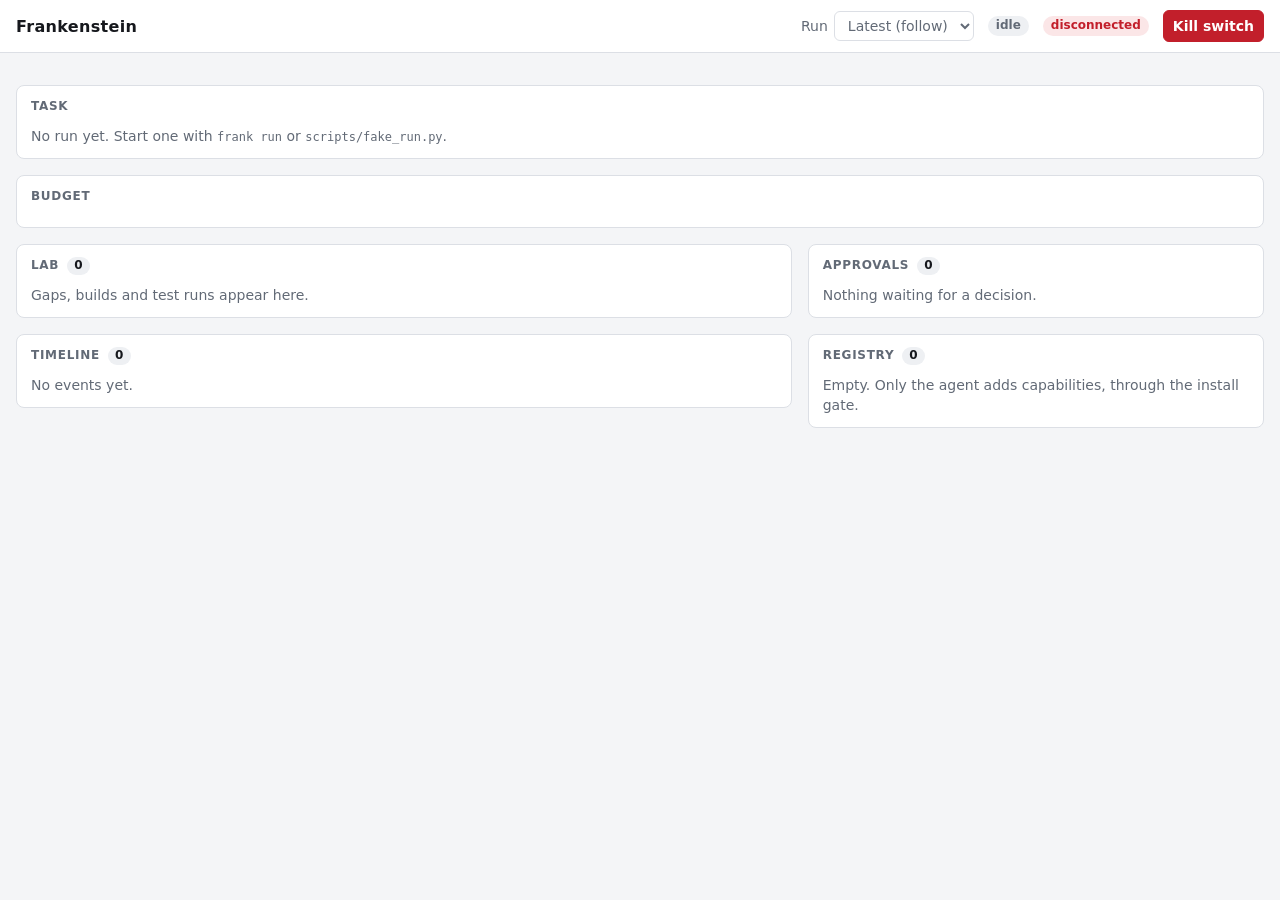
==== ui/static/index.html @ 6ae10477 "Add a rehearsal reset and the real/simulated/missing table fresh_start.py moves the registry, log an" ====
<!doctype html>
<!-- Owner: C. Operator console (plan §6): lab panel, approval cards with the permissions diff,
     budget meters, registry with rollback/quarantine, kill switch. One file, no build step.
     Everything is derived from the event log (/api/events) plus /api/registry and /api/config. -->
<html lang="en">
<head>
<meta charset="utf-8">
<meta name="viewport" content="width=device-width, initial-scale=1">
<title>Frankenstein console</title>
<style>
  :root {
    --bg:#f4f5f7; --fg:#16181d; --muted:#626a76; --card:#fff; --line:#dcdfe5; --soft:#eef0f3;
    --ok:#17783a; --ok-bg:#e3f4e8; --bad:#c21f2b; --bad-bg:#fbe6e7; --warn:#8a5a00; --warn-bg:#fdf1d3; --info:#1d5fbf; --info-bg:#e4eefc;
    --mono: ui-monospace, SFMono-Regular, Menlo, Consolas, monospace;
  }
  @media (prefers-color-scheme: dark) {
    :root {
      --bg:#0f1114; --fg:#e8eaee; --muted:#98a0ac; --card:#181b20; --line:#2b3038; --soft:#20242b;
      --ok:#4cc26d; --ok-bg:#15301d; --bad:#ff6b6b; --bad-bg:#3a1a1c; --warn:#e3b341; --warn-bg:#352a0e; --info:#79b0ff; --info-bg:#152540;
    }
  }
  * { box-sizing:border-box; }
  body { margin:0; background:var(--bg); color:var(--fg); font:14px/1.45 system-ui, -apple-system, "Segoe UI", sans-serif; }
  header { position:sticky; top:0; z-index:5; background:var(--card); border-bottom:1px solid var(--line); padding:10px 16px; display:flex; flex-wrap:wrap; gap:10px 14px; align-items:center; }
  header h1 { font-size:16px; margin:0; letter-spacing:.02em; }
  header .grow { flex:1; }
  header label { display:flex; gap:6px; align-items:center; min-width:0; max-width:100%; }
  header select { min-width:0; max-width:min(420px, 100%); }
  select, input[type=text], button { font:inherit; color:inherit; background:var(--card); border:1px solid var(--line); border-radius:6px; padding:5px 9px; }
  button { cursor:pointer; }
  button:hover:not(:disabled) { border-color:var(--muted); }
  button:disabled { opacity:.5; cursor:not-allowed; }
  button.primary { background:var(--ok); border-color:var(--ok); color:#fff; font-weight:600; }
  button.danger { background:var(--bad); border-color:var(--bad); color:#fff; font-weight:600; }
  .wrap { max-width:1400px; margin:0 auto; padding:16px; display:grid; gap:16px; }
  .cols { display:grid; grid-template-columns:minmax(0,1.7fr) minmax(0,1fr); gap:16px; align-items:start; }
  .stack { display:grid; gap:16px; min-width:0; }
  @media (max-width:900px) { .cols { grid-template-columns:1fr; } }
  section { background:var(--card); border:1px solid var(--line); border-radius:8px; padding:12px 14px; min-width:0; }
  h2 { font-size:12px; text-transform:uppercase; letter-spacing:.06em; color:var(--muted); margin:0 0 10px; display:flex; gap:8px; align-items:center; }
  h2 .count { background:var(--soft); border-radius:10px; padding:0 7px; color:var(--fg); }
  .muted { color:var(--muted); } .mono { font-family:var(--mono); font-size:12px; }
  .chip { display:inline-block; border-radius:10px; padding:1px 8px; font-size:12px; font-weight:600; background:var(--soft); color:var(--muted); white-space:nowrap; }
  .chip.ok { background:var(--ok-bg); color:var(--ok); } .chip.bad { background:var(--bad-bg); color:var(--bad); }
  .chip.warn { background:var(--warn-bg); color:var(--warn); } .chip.info { background:var(--info-bg); color:var(--info); }
  .banner { border-radius:8px; padding:10px 14px; font-weight:600; }
  .banner.bad { background:var(--bad-bg); color:var(--bad); border:1px solid var(--bad); }
  .banner.warn { background:var(--warn-bg); color:var(--warn); border:1px solid var(--warn); }
  pre { margin:6px 0 0; padding:8px 10px; background:var(--soft); border-radius:6px; font:12px/1.45 var(--mono); white-space:pre-wrap; word-break:break-word; max-height:320px; overflow:auto; }
  details > summary { cursor:pointer; color:var(--muted); font-size:13px; }
  details[open] > summary { color:var(--fg); }

  .task { font-size:15px; font-weight:600; margin-bottom:6px; }
  .answer { margin-top:10px; border-left:3px solid var(--ok); padding:2px 0 2px 10px; }
  .meters { display:grid; grid-template-columns:repeat(4, minmax(0,1fr)); gap:12px; }
  @media (max-width:700px) { .meters { grid-template-columns:repeat(2, minmax(0,1fr)); } }
  .meter .label { display:flex; justify-content:space-between; font-size:12px; color:var(--muted); }
  .meter .value { font-size:18px; font-weight:650; font-variant-numeric:tabular-nums; }
  .meter .value small { font-size:12px; font-weight:400; color:var(--muted); }
  .bar { height:6px; background:var(--soft); border-radius:3px; overflow:hidden; margin-top:4px; }
  .bar i { display:block; height:100%; background:var(--ok); border-radius:3px; transition:width .3s; }
  .meter.warn .bar i { background:var(--warn); } .meter.hit .bar i { background:var(--bad); } .meter.hit .value { color:var(--bad); }

  .item { border:1px solid var(--line); border-radius:8px; padding:10px 12px; margin-top:10px; }
  .item:first-of-type { margin-top:0; }
  .item.gap { border-left:3px solid var(--info); }
  .item.cap.red { border-left:3px solid var(--bad); } .item.cap.green { border-left:3px solid var(--ok); } .item.cap.wait { border-left:3px solid var(--warn); }
  .item .head { display:flex; flex-wrap:wrap; gap:8px; align-items:center; }
  .item .head b { font-family:var(--mono); font-size:13px; }
  .steps { list-style:none; margin:8px 0 0; padding:0; }
  .steps li { padding:5px 0 5px 16px; border-left:2px solid var(--line); margin-left:4px; position:relative; }
  .steps li::before { content:""; position:absolute; left:-5px; top:11px; width:8px; height:8px; border-radius:50%; background:var(--line); }
  .steps li.pass::before { background:var(--ok); } .steps li.fail::before { background:var(--bad); } .steps li.wait::before { background:var(--warn); }
  .kv { display:grid; grid-template-columns:max-content minmax(0,1fr); gap:3px 12px; margin:8px 0; font-size:13px; }
  .kv dt { color:var(--muted); } .kv dd { margin:0; min-width:0; }
  .add { color:var(--ok); font-weight:600; } .del { color:var(--bad); text-decoration:line-through; }
  .tag { display:inline-block; font-family:var(--mono); font-size:12px; padding:0 6px; margin:1px 4px 1px 0; border-radius:4px; background:var(--soft); }
  .tag.add { background:var(--ok-bg); } .tag.del { background:var(--bad-bg); }
  .approval { border:2px solid var(--warn); border-radius:8px; padding:12px; margin-top:10px; }
  .approval:first-of-type { margin-top:0; }
  .approval .actions { display:flex; flex-wrap:wrap; gap:8px; margin-top:10px; }
  .approval .actions input { flex:1; min-width:120px; }
  table { width:100%; border-collapse:collapse; font-size:13px; }
  th { text-align:left; font-weight:500; color:var(--muted); font-size:12px; padding:0 6px 4px 0; }
  td { padding:6px 6px 6px 0; border-top:1px solid var(--line); vertical-align:top; }
  td.actions { white-space:nowrap; text-align:right; padding-right:0; }
  td.actions select, td.actions button { padding:2px 6px; font-size:12px; }
  tr.quarantined .name { text-decoration:line-through; color:var(--muted); }
  .ev { display:grid; grid-template-columns:64px 150px minmax(0,1fr); gap:8px; padding:4px 0; border-top:1px solid var(--line); font-size:13px; }
  .ev:first-child { border-top:0; }
  .ev .t { color:var(--muted); font-variant-numeric:tabular-nums; } .ev .ty { font-family:var(--mono); font-size:12px; }
  @media (max-width:600px) { .ev { grid-template-columns:56px minmax(0,1fr); } .ev .ty { display:none; } }
  #toast { position:fixed; bottom:16px; left:50%; transform:translateX(-50%); background:var(--bad); color:#fff; padding:8px 14px; border-radius:6px; display:none; z-index:10; }
</style>
</head>
<body>
<header>
  <h1>Frankenstein</h1>
  <span id="mode"></span>
  <span class="grow"></span>
  <label class="muted">Run <select id="runs"><option value="">waiting for a run…</option></select></label>
  <span id="status" class="chip">idle</span>
  <span id="conn" class="chip">connecting</span>
  <button id="kill" class="danger" data-act="kill">Kill switch</button>
</header>
<div class="wrap">
  <div id="banners" class="stack" hidden></div>
  <section id="run"><h2>Task</h2><div id="task" class="muted">No run yet. Start one with <span class="mono">frank run</span> or <span class="mono">scripts/fake_run.py</span>.</div></section>
  <section><h2>Budget <span id="caps" class="muted" style="text-transform:none;letter-spacing:0"></span></h2><div id="meters" class="meters"></div></section>
  <div class="cols">
    <div class="stack">
      <section><h2>Lab <span id="labcount" class="count">0</span></h2><div id="lab" class="muted">Gaps, builds and test runs appear here.</div></section>
      <section><h2>Timeline <span id="evcount" class="count">0</span></h2><div id="timeline"></div></section>
    </div>
    <div class="stack">
      <section><h2>Approvals <span id="apcount" class="count">0</span></h2><div id="approvals"></div></section>
      <section><h2>Registry <span id="regcount" class="count">0</span></h2><div id="registry"></div></section>
    </div>
  </div>
</div>
<div id="toast"></div>
<script>
const $ = (id) => document.getElementById(id);
const esc = (s) => String(s ?? "").replace(/[&<>"']/g, (c) => ({ "&": "&amp;", "<": "&lt;", ">": "&gt;", '"': "&quot;", "'": "&#39;" })[c]);
const json = (v) => esc(typeof v === "string" ? v : JSON.stringify(v, null, 2));
const clock = (ts) => new Date(ts).toLocaleTimeString([], { hour12: false });
const chip = (text, cls = "") => `<span class="chip ${cls}">${esc(text)}</span>`;

// ---- state, all derived from the event log --------------------------------
const S = {
  runs: new Map(),       // run_id -> run
  order: [],             // run ids, oldest first
  selected: null,        // null = follow the latest run
  pending: new Map(),    // approval request id -> { data, run_id, ts }
  requests: new Map(),   // approval request id -> { run_id, ref }
  operator: [],          // events written by the console (kill, rollback, quarantine, decisions)
  versions: new Map(),   // capability name -> Set of versions seen installed in the log
  registry: [],
  config: null,
  lastId: -1,
  killedAt: null,
  open: new Map(),       // <details> the operator opened or closed, by data-key
  dirty: new Set(["all"]),
};

function run(e) {
  let r = S.runs.get(e.run_id);
  if (!r) {
    r = { id: e.run_id, session: e.session, task: "", plan: "", answer: null, status: "running", fake: false, started: e.ts,
          budget: null, caps: [], errors: [], lab: [], capByRef: new Map(), events: [] };
    S.runs.set(e.run_id, r);
    S.order.push(e.run_id);
    S.dirty.add("runs");
  }
  return r;
}

function cap(r, ref) {
  let c = r.capByRef.get(ref);
  if (!c) {
    c = { kind: "cap", ref, steps: [], files: new Map(), built: false, state: "used", tone: "" };
    r.capByRef.set(ref, c);
    r.lab.push(c);
  }
  return c;
}

function apply(e) {
  if (e.id <= S.lastId) return;  // EventSource reconnects replay from 0
  S.lastId = e.id;
  const d = e.data;
  S.dirty.add("timeline");

  if (e.session === "ui" || e.type === "approval_decided") {
    if (e.type === "approval_decided") {
      const req = S.requests.get(d.request_id);
      S.pending.delete(d.request_id);
      S.dirty.add("approvals");
      if (req) {
        const r = S.runs.get(req.run_id);
        const c = cap(r, req.ref);
        c.steps.push({ type: "decision", ts: e.ts, d });
        c.state = d.approved ? "approved" : "rejected"; c.tone = d.approved ? "green" : "red";
        r.events.push(e);
        S.dirty.add("lab");
        return;
      }
    }
    if (e.type === "kill") {
      S.killedAt = e.ts;
      S.pending.clear();
      S.dirty.add("approvals").add("header");
    }
    if (e.type === "rollback" || e.type === "quarantine") loadRegistry();
    S.operator.push(e);
    return;
  }

  const r = run(e);
  r.events.push(e);
  if (d.fake) r.fake = true;
  S.dirty.add("header").add("lab");
  switch (e.type) {
    case "run_started": r.task = d.task; r.started = e.ts; r.auth = d.auth; r.registryAtStart = d.registry; S.dirty.add("runs"); break;
    case "plan": r.plan = d.text; break;
    case "gap": r.lab.push({ kind: "gap", ts: e.ts, d }); break;
    case "study": r.lab.push({ kind: "study", ts: e.ts, d }); break;
    case "build": {
      const c = cap(r, d.ref);
      c.built = true; c.state = "building"; c.tone = "";
      c.steps.push({ type: "build", ts: e.ts, d });
      for (const [name, text] of Object.entries(d.contents || {})) c.files.set(name, { text, attempt: d.attempt, role: d.role });
      break;
    }
    case "test_run": {
      const c = cap(r, d.ref);
      c.steps.push({ type: "test", ts: e.ts, d, id: e.id });
      c.state = d.passed ? "tests pass" : "tests fail"; c.tone = d.passed ? "green" : "red";
      break;
    }
    case "approval_requested": {
      const c = cap(r, d.ref);
      c.steps.push({ type: "request", ts: e.ts, d });
      c.state = "awaiting approval"; c.tone = "wait";
      if (d.code && !c.files.size) c.files.set("capability.py", { text: d.code });
      S.requests.set(d.id, { run_id: e.run_id, ref: d.ref });
      S.pending.set(d.id, { data: d, run_id: e.run_id, session: e.session, ts: e.ts, fake: !!d.fake });
      S.dirty.add("approvals");
      break;
    }
    case "install": {
      const c = cap(r, d.ref);
      c.steps.push({ type: "install", ts: e.ts, d });
      c.state = d.installed ? "installed" : "not installed"; c.tone = d.installed ? "green" : "red";
      if (d.installed) {
        const [name, v] = d.ref.split("@v");
        if (!S.versions.has(name)) S.versions.set(name, new Set());
        S.versions.get(name).add(Number(v));
      }
      loadRegistry();
      break;
    }
    case "call": cap(r, d.ref).steps.push({ type: "call", ts: e.ts, d, id: e.id }); break;
    case "answer": r.answer = d; break;
    case "budget": r.budget = d; break;
    case "cap_hit": r.caps.push(d); break;
    case "error": r.errors.push(d.message); break;
    case "run_finished":
      r.status = d.status;
      if (d.budget) r.budget = d.budget;
      for (const [id, p] of S.pending) if (p.run_id === r.id) S.pending.delete(id);
      S.dirty.add("approvals").add("runs");
      break;
  }
}

const current = () => S.runs.get(S.selected ?? S.order[S.order.length - 1]);

// ---- rendering ----------------------------------------------------------------
function details(key, summary, body, openByDefault = false) {
  const open = S.open.has(key) ? S.open.get(key) : openByDefault;
  return `<details data-key="${esc(key)}"${open ? " open" : ""}><summary>${summary}</summary>${body}</details>`;
}

const STATUS = { running: "info", ok: "ok", failed: "bad", killed: "bad", capped: "warn" };

function renderHeader() {
  const r = current();
  const c = S.config;
  $("mode").innerHTML = !c ? "" : (c.mode === "demo" ? chip("demo mode", "ok") : chip("dev mode"))
    + (c.fakes.length ? " " + chip("fake " + c.fakes.join(" + "), "warn") : "") + " " + chip("auth: " + c.auth);
  $("status").className = "chip " + (r ? STATUS[r.status] || "" : "");
  $("status").textContent = r ? r.status : "idle";

  const banners = [];
  if (r?.fake) banners.push(`<div class="banner warn">Scripted fake run (scripts/fake_run.py). Nothing here was built, tested or installed for real.</div>`);
  if (r && r.status === "killed") banners.push(`<div class="banner bad">Run stopped by the kill switch.</div>`);
  else if (S.killedAt && r?.status === "running" && S.killedAt > r.started) banners.push(`<div class="banner bad">Kill sent at ${clock(S.killedAt)}. Waiting for the run to stop.</div>`);
  for (const h of r?.caps || []) banners.push(`<div class="banner bad">Cap hit: ${esc(h.limit)} reached ${esc(h.value)} (max ${esc(h.max)}). The harness stopped the work.</div>`);
  for (const m of r?.errors || []) banners.push(`<div class="banner warn">${esc(m)}</div>`);
  $("banners").hidden = !banners.length;
  $("banners").innerHTML = banners.join("");

  if (r) {
    const started = r.registryAtStart ? `<div class="muted">Registry at start: ${r.registryAtStart.length ? r.registryAtStart.map((x) => `<span class="tag">${esc(x)}</span>`).join("") : "empty"}</div>` : "";
    const answer = r.answer ? `<div class="answer"><div>${esc(r.answer.text)}</div><div class="muted">Cites ${r.answer.call_ids.length ? r.answer.call_ids.map((x) => `<span class="tag">${esc(x)}</span>`).join("") : "no calls"}</div></div>` : "";
    $("task").className = "";
    $("task").innerHTML = `<div class="task">${esc(r.task || "(no task: capability installed or called directly)")}</div>`
      + `<div class="muted">Session ${esc(r.session)} · run ${esc(r.id)} · started ${clock(r.started)}</div>${started}`
      + (r.plan ? `<div style="margin-top:6px"><span class="muted">Plan:</span> ${esc(r.plan)}</div>` : "") + answer;
  }

  const lim = r?.budget?.limits || c?.limits;
  if (!lim) return;
  const b = r?.budget || { usd: 0, turns: 0, gaps: 0, minutes: 0 };
  const hit = new Set((r?.caps || []).map((h) => h.limit));
  const meter = (key, label, value, shown, unit) => {
    const pct = Math.min(100, (value / lim[key]) * 100);
    const cls = hit.has(key) || value > lim[key] ? "hit" : pct >= 80 ? "warn" : "";
    return `<div class="meter ${cls}"><div class="label"><span>${label}</span><span>${Math.round(pct)}%</span></div>
      <div class="value">${shown} <small>/ ${unit}</small></div><div class="bar"><i style="width:${pct}%"></i></div></div>`;
  };
  $("meters").innerHTML = meter("usd", "Spend (API-equivalent)", b.usd, "$" + Number(b.usd).toFixed(2), "$" + lim.usd.toFixed(2))
    + meter("turns", "Agent turns", b.turns, b.turns, lim.turns)
    + meter("gaps", "Gaps this run", b.gaps, b.gaps, lim.gaps)
    + meter("minutes", "Run time", b.minutes, Number(b.minutes).toFixed(1), lim.minutes + " min");
  $("caps").innerHTML = `· also capped: ${lim.repairs_per_gap} repairs per gap${hit.has("repairs_per_gap") ? " " + chip("hit", "bad") : ""}, ${lim.sandbox_seconds} s per sandbox run`;
}

function renderRuns() {
  const opts = [`<option value="">Latest (follow)</option>`];
  for (const id of [...S.order].reverse()) {
    const r = S.runs.get(id);
    opts.push(`<option value="${esc(id)}"${S.selected === id ? " selected" : ""}>${esc(r.session)} · ${clock(r.started)} · ${esc(r.status)} · ${esc((r.task || "direct install").slice(0, 50))}</option>`);
  }
  $("runs").innerHTML = opts.join("");
}

function ioTable(obj) {
  return Object.entries(obj || {}).map(([k, v]) => `<span class="tag">${esc(k)}: ${esc(v)}</span>`).join("") || "<span class='muted'>none</span>";
}

function renderStep(s, c, r) {
  const d = s.d;
  const t = `<span class="muted">${clock(s.ts)}</span>`;
  switch (s.type) {
    case "build":
      return `<li>${t} <b>${esc(d.role)}</b> · attempt ${esc(d.attempt)}${d.files ? ` · <span class="muted">${esc(d.files.join(", "))}</span>` : ""}</li>`;
    case "test": {
      const last = c.steps.filter((x) => x.type === "test").pop() === s;
      const meta = [d.duration_s != null ? d.duration_s.toFixed(1) + " s" : "", d.sandbox_run_id ? "sandbox run " + d.sandbox_run_id : ""].filter(Boolean).join(" · ");
      return `<li class="${d.passed ? "pass" : "fail"}">${t} ${chip(d.passed ? "tests passed" : "tests failed", d.passed ? "ok" : "bad")} <span class="muted">${esc(meta)}</span>
        ${details(`test-${s.id}`, "test output", `<pre>${esc(d.output)}</pre>`, last || !d.passed)}</li>`;
    }
    case "request": return `<li class="wait">${t} approval requested from the operator</li>`;
    case "decision":
      return `<li class="${d.approved ? "pass" : "fail"}">${t} ${chip(d.approved ? "approved" : "rejected", d.approved ? "ok" : "bad")} by ${esc(d.by)}${d.reason ? ` · “${esc(d.reason)}”` : ""}</li>`;
    case "install":
      return `<li class="${d.installed ? "pass" : "fail"}">${t} ${chip(d.installed ? "installed" : "not installed", d.installed ? "ok" : "bad")} <span class="muted">${esc(d.reason)}</span></li>`;
    case "call": {
      const body = `<pre>${json({ args: d.args, output: d.output, error: d.error || undefined })}</pre>`;
      return `<li class="${d.ok ? "pass" : "fail"}">${t} call <span class="tag">${esc(d.call_id)}</span> ${chip(d.ok ? "ok" : "error", d.ok ? "ok" : "bad")}
        ${d.duration_s != null ? `<span class="muted">${d.duration_s.toFixed(2)} s</span>` : ""}${details(`call-${s.id}`, "arguments and output", body)}</li>`;
    }
  }
  return "";
}

function renderLab() {
  const r = current();
  if (!r || !r.lab.length) { $("lab").className = "muted"; $("lab").textContent = "Gaps, builds and test runs appear here."; $("labcount").textContent = 0; return; }
  $("lab").className = "";
  $("labcount").textContent = r.lab.filter((x) => x.kind === "cap").length;
  $("lab").innerHTML = r.lab.map((x) => {
    if (x.kind === "gap") {
      const d = x.d;
      return `<div class="item gap"><div class="head">${chip("gap", "info")} <span>${esc(d.gap)}</span> <span class="muted">${clock(x.ts)}</span></div>
        <dl class="kv"><dt>Why</dt><dd>${esc(d.why)}</dd><dt>Needs</dt><dd>${ioTable(d.inputs)}</dd><dt>Returns</dt><dd>${ioTable(d.outputs)}</dd>
        <dt>Kind</dt><dd>${esc(d.kind)}</dd>${d.registry_search ? `<dt>Registry search</dt><dd>${esc(d.registry_search)}</dd>` : ""}</dl></div>`;
    }
    if (x.kind === "study") return `<div class="item"><div class="head">${chip("study")} <span>${esc(x.d.query)}</span> <span class="muted">${clock(x.ts)}</span></div></div>`;
    const tone = { green: "ok", red: "bad", wait: "warn" }[x.tone] || "";
    const files = [...x.files].map(([name, f]) =>
      details(`file-${r.id}-${x.ref}-${name}`, `<span class="mono">${esc(name)}</span>${f.attempt ? ` <span class="muted">from ${esc(f.role)}, attempt ${esc(f.attempt)}</span>` : ""}`, `<pre>${esc(f.text)}</pre>`)).join("");
    return `<div class="item cap ${x.tone}"><div class="head"><b>${esc(x.ref)}</b> ${chip(x.built ? x.state : "reused", x.built ? tone : "info")}</div>
      <ul class="steps">${x.steps.map((s) => renderStep(s, x, r)).join("")}</ul>${files}</div>`;
  }).join("");
}

function permRows(m, prev, diff) {
  const p = m.permissions || {}, old = prev?.permissions || {};
  const list = (key) => {
    const added = new Set(diff?.added?.[key] || []), removed = diff?.removed?.[key] || [];
    const now = (p[key] || []).map((x) => `<span class="tag ${added.has(x) ? "add" : ""}">${added.has(x) ? "+ " : ""}${esc(x)}</span>`);
    const gone = removed.map((x) => `<span class="tag del">− ${esc(x)}</span>`);
    return now.concat(gone).join("") || "<span class='muted'>none</span>";
  };
  const fsChanged = prev && (old.filesystem || "none") !== (p.filesystem || "none");
  const fs = fsChanged ? `<span class="tag del">− ${esc(old.filesystem || "none")}</span><span class="tag add">+ ${esc(p.filesystem)}</span>` : `<span class="tag">${esc(p.filesystem || "none")}</span>`;
  return `<dt>Network</dt><dd>${list("network")}</dd><dt>Filesystem</dt><dd>${fs}</dd><dt>Secrets</dt><dd>${list("secrets")}</dd>`;
}

function renderApprovals() {
  $("apcount").textContent = S.pending.size;
  if (!S.pending.size) { $("approvals").innerHTML = "<span class='muted'>Nothing waiting for a decision.</span>"; return; }
  $("approvals").innerHTML = [...S.pending.values()].map(({ data: d, session, ts, fake }) => {
    const m = d.manifest, prev = d.previous, rep = d.test_report;
    const changes = Object.keys(d.permissions_diff?.added || {}).length + Object.keys(d.permissions_diff?.removed || {}).length;
    const headline = prev
      ? `${chip("upgrade from v" + prev.version, "info")} ${changes ? chip("permissions change", "warn") : chip("same permissions", "ok")}`
      : `${chip("new capability", "info")} ${changes ? chip("asks for permissions", "warn") : chip("no permissions", "ok")}`;
    return `<div class="approval"><div class="head"><b class="mono">${esc(d.ref)}</b> ${headline} ${fake ? chip("fake", "warn") : ""}</div>
      <div style="margin:6px 0">${esc(m.description)}</div>
      <div class="muted">Session ${esc(session)} · requested ${clock(ts)}</div>
      <dl class="kv">${permRows(m, prev, d.permissions_diff)}
        <dt>Input</dt><dd>${ioTable(m.interface?.input)}</dd><dt>Output</dt><dd>${ioTable(m.interface?.output)}</dd>
        <dt>Dependencies</dt><dd>${(m.dependencies || []).map((x) => `<span class="tag">${esc(x)}</span>`).join("") || "<span class='muted'>none</span>"}</dd>
        <dt>Tests</dt><dd>${chip(rep.passed ? "passed" : "failed", rep.passed ? "ok" : "bad")} <span class="muted">run by the harness${rep.sandbox_run_id ? ", sandbox run " + esc(rep.sandbox_run_id) : ""}</span></dd></dl>
      ${details(`ap-test-${d.id}`, "test output", `<pre>${esc(rep.output)}</pre>`, !rep.passed)}
      ${details(`ap-code-${d.id}`, "code", `<pre>${esc(d.code)}</pre>`)}
      ${details(`ap-manifest-${d.id}`, "full manifest", `<pre>${json(m)}</pre>`)}
      <div class="actions"><input type="text" id="reason-${esc(d.id)}" placeholder="Reason (optional)" maxlength="200">
        <button class="primary" data-act="approve" data-id="${esc(d.id)}"${rep.passed ? "" : " disabled title='Tests failed'"}>Approve</button>
        <button data-act="reject" data-id="${esc(d.id)}">Reject</button></div></div>`;
  }).join("");
}

function renderRegistry() {
  $("regcount").textContent = S.registry.length;
  if (!S.registry.length) { $("registry").innerHTML = "<span class='muted'>Empty. Only the agent adds capabilities, through the install gate.</span>"; return; }
  $("registry").innerHTML = `<table><tr><th>Capability</th><th>Reaches</th><th></th></tr>` + S.registry.map((e) => {
    const m = e.manifest, q = e.status === "quarantined";
    const seen = new Set(S.versions.get(m.name) || []);
    for (let v = 1; v < m.version; v++) seen.add(v);
    seen.delete(m.version);
    const others = [...seen].sort((a, b) => b - a);
    const rollback = others.length
      ? `<select id="rb-${esc(m.name)}" aria-label="Version to roll back to">${others.map((v) => `<option value="${v}">v${v}</option>`).join("")}</select> <button data-act="rollback" data-name="${esc(m.name)}">Roll back</button> `
      : "";
    return `<tr class="${q ? "quarantined" : ""}"><td><span class="mono name">${esc(m.name)}@v${esc(m.version)}</span> ${q ? chip("quarantined", "bad") : chip("active", "ok")}
        <div class="muted">${esc(m.description)}</div><div class="muted">${e.installed_at ? "installed " + esc(e.installed_at.replace("T", " ").slice(0, 16)) : ""}</div></td>
      <td>${(m.permissions.network || []).map((x) => `<span class="tag">${esc(x)}</span>`).join("") || "<span class='muted'>no network</span>"}</td>
      <td class="actions">${rollback}${q ? "" : `<button data-act="quarantine" data-name="${esc(m.name)}">Quarantine</button>`}</td></tr>`;
  }).join("") + "</table>";
}

function line(e) {
  const d = e.data;
  switch (e.type) {
    case "run_started": return `<b>${esc(d.task)}</b>`;
    case "plan": return esc(d.text);
    case "gap": return `${esc(d.gap)} <span class="muted">${esc(d.why)}</span>`;
    case "study": return esc(d.query);
    case "build": return `${esc(d.ref)} · ${esc(d.role)} attempt ${esc(d.attempt)}`;
    case "test_run": return `${chip(d.passed ? "pass" : "fail", d.passed ? "ok" : "bad")} ${esc(d.ref)}`;
    case "approval_requested": return `${esc(d.ref)} waits for the operator`;
    case "approval_decided": return `${chip(d.approved ? "approved" : "rejected", d.approved ? "ok" : "bad")} by ${esc(d.by)}${d.reason ? ` · “${esc(d.reason)}”` : ""}`;
    case "install": return `${esc(d.ref)} ${d.installed ? "installed" : "not installed"} <span class="muted">${esc(d.reason)}</span>`;
    case "call": return `${esc(d.ref)} ${chip(d.ok ? "ok" : "error", d.ok ? "ok" : "bad")} <span class="tag">${esc(d.call_id)}</span>`;
    case "answer": return esc(d.text);
    case "budget": return `<span class="muted">$${esc(d.usd)} · ${esc(d.turns)} turns · ${esc(d.gaps)} gaps · ${esc(d.minutes)} min</span>`;
    case "cap_hit": return `${chip("cap hit", "bad")} ${esc(d.limit)} = ${esc(d.value)} (max ${esc(d.max)})`;
    case "rollback": return `${esc(d.name)} rolled back to v${esc(d.version)} by ${esc(d.by)}`;
    case "quarantine": return `${esc(d.name)} quarantined by ${esc(d.by)}`;
    case "kill": return `${chip("kill", "bad")} by ${esc(d.by)}`;
    case "error": return `<span style="color:var(--bad)">${esc(d.message)}</span>`;
    case "run_finished": return chip(d.status, STATUS[d.status] || "");
    default: return `<span class="mono">${json(d)}</span>`;
  }
}

function renderTimeline() {
  const r = current();
  const evs = (r ? r.events : []).concat(S.operator).sort((a, b) => b.id - a.id);
  $("evcount").textContent = evs.length;
  $("timeline").innerHTML = evs.slice(0, 400).map((e) =>
    `<div class="ev"><span class="t">${clock(e.ts)}</span><span class="ty">${esc(e.type)}</span><span>${line(e)}</span></div>`).join("")
    || "<span class='muted'>No events yet.</span>";
}

let scheduled = false;
function schedule() {
  if (scheduled) return;
  scheduled = true;
  requestAnimationFrame(() => {
    scheduled = false;
    const all = S.dirty.has("all"), has = (k) => all || S.dirty.has(k);
    if (has("runs")) renderRuns();
    if (has("header")) renderHeader();
    if (has("lab")) renderLab();
    if (has("approvals")) renderApprovals();
    if (has("registry")) renderRegistry();
    if (has("timeline")) renderTimeline();
    S.dirty.clear();
  });
}

// ---- actions ------------------------------------------------------------------
function toast(msg) {
  $("toast").textContent = msg;
  $("toast").style.display = "block";
  setTimeout(() => ($("toast").style.display = "none"), 4000);
}

async function post(url, body) {
  try {
    const res = await fetch(url, { method: "POST", headers: { "Content-Type": "application/json" }, body: body ? JSON.stringify(body) : undefined });
    if (!res.ok) throw new Error((await res.json().catch(() => ({}))).detail || `HTTP ${res.status}`);
    return true;
  } catch (err) {
    toast(`Failed: ${err.message}`);
    return false;
  }
}

async function loadRegistry() {
  try {
    S.registry = await (await fetch("/api/registry")).json();
    S.dirty.add("registry");
    schedule();
  } catch { /* the stream indicator already shows a dead server */ }
}

// Destructive buttons need a second click within 4 s.
function armed(btn, label) {
  if (btn.dataset.armed) return true;
  const old = btn.textContent;
  btn.dataset.armed = "1";
  btn.textContent = label;
  setTimeout(() => { delete btn.dataset.armed; btn.textContent = old; }, 4000);
  return false;
}

document.addEventListener("click", async (ev) => {
  const btn = ev.target.closest("[data-act]");
  if (!btn) return;
  const { act, id, name } = btn.dataset;
  if (act === "approve" || act === "reject") {
    btn.disabled = true;
    const ok = await post(`/api/approvals/${encodeURIComponent(id)}`, { approved: act === "approve", reason: $(`reason-${id}`)?.value || "" });
    if (!ok) btn.disabled = false;
  } else if (act === "kill") {
    if (armed(btn, "Click again to stop every run")) { delete btn.dataset.armed; btn.textContent = "Kill switch"; await post("/api/kill"); }
  } else if (act === "quarantine") {
    if (armed(btn, "Confirm")) await post(`/api/registry/${encodeURIComponent(name)}/quarantine`);
  } else if (act === "rollback") {
    await post(`/api/registry/${encodeURIComponent(name)}/rollback`, { version: Number($(`rb-${name}`).value) });
  }
});

document.addEventListener("toggle", (ev) => {
  const key = ev.target.dataset?.key;
  if (key) S.open.set(key, ev.target.open);
}, true);

$("runs").addEventListener("change", (ev) => { S.selected = ev.target.value || null; S.dirty.add("all"); schedule(); });

// ---- wiring -------------------------------------------------------------------
const TYPES = ["run_started","plan","gap","study","build","test_run","approval_requested","approval_decided","install","call","answer","budget","cap_hit","rollback","quarantine","kill","error","run_finished"];
const es = new EventSource("/api/events");
// The log's own `error` events share a name with EventSource's connection error; only the former carry data.
for (const t of TYPES) es.addEventListener(t, (msg) => {
  if (msg instanceof MessageEvent) { apply(JSON.parse(msg.data)); schedule(); }
  else { $("conn").className = "chip bad"; $("conn").textContent = "disconnected"; }
});
es.addEventListener("reset", () => { es.close(); location.reload(); });  // the log was moved aside: replay the new one
es.onopen = () => { $("conn").className = "chip ok"; $("conn").textContent = "live"; };

fetch("/api/config").then((r) => r.json()).then((c) => { S.config = c; S.dirty.add("header"); schedule(); }).catch(() => {});
loadRegistry();
schedule();
</script>
</body>
</html>
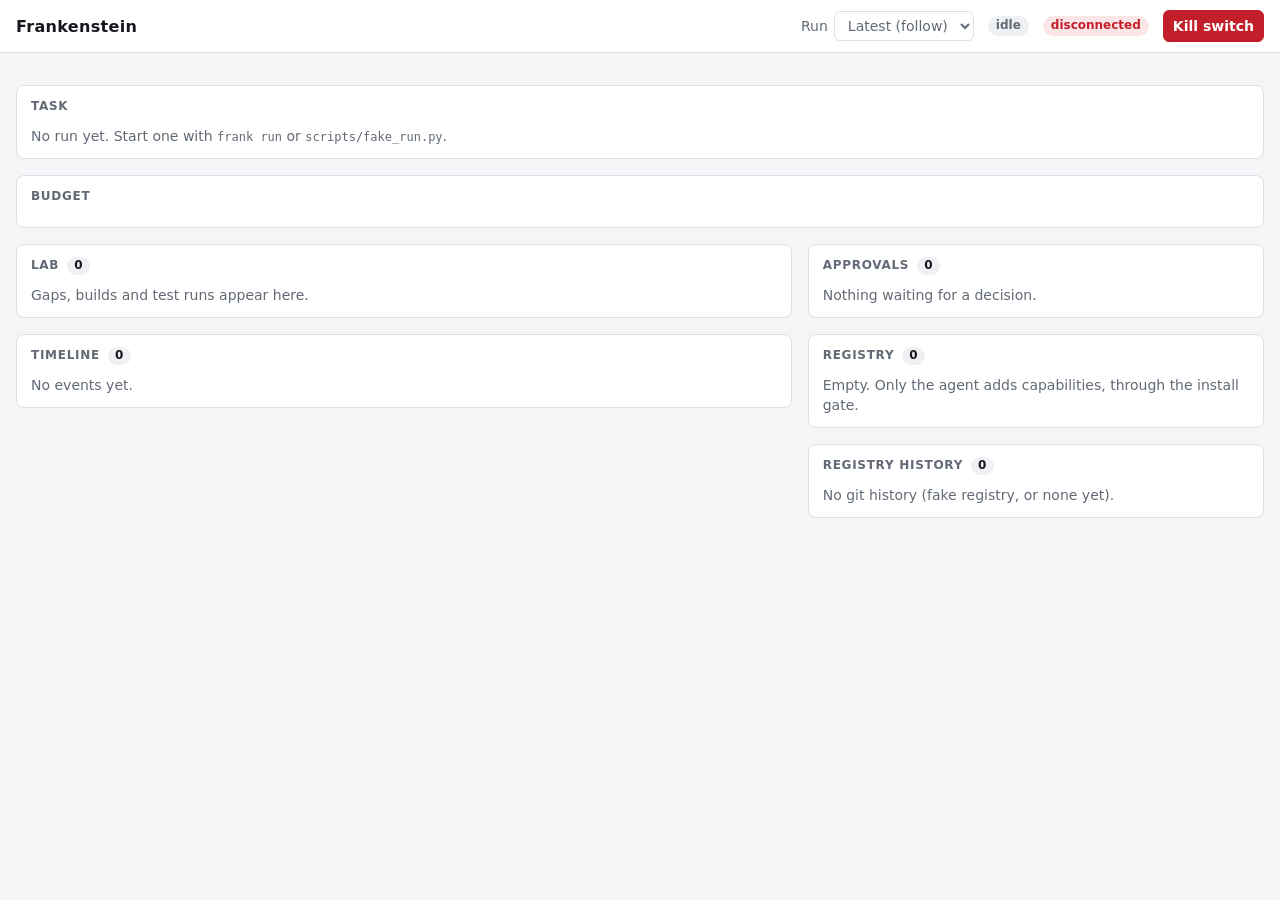
==== commit 294f0225: "Merge pull request #8 from mikeholiday-dev/c/console-kernel C: console shows the real kernel's evide" ====
--- a/ui/static/index.html
+++ b/ui/static/index.html
@@ -75,7 +75,8 @@
   .kv dt { color:var(--muted); } .kv dd { margin:0; min-width:0; }
   .add { color:var(--ok); font-weight:600; } .del { color:var(--bad); text-decoration:line-through; }
   .tag { display:inline-block; font-family:var(--mono); font-size:12px; padding:0 6px; margin:1px 4px 1px 0; border-radius:4px; background:var(--soft); }
-  .tag.add { background:var(--ok-bg); } .tag.del { background:var(--bad-bg); }
+  .tag.add { background:var(--ok-bg); } .tag.del { background:var(--bad-bg); } .tag.deny { background:var(--bad-bg); color:var(--bad); }
+  .refused { color:var(--bad); font-weight:600; }
   .approval { border:2px solid var(--warn); border-radius:8px; padding:12px; margin-top:10px; }
   .approval:first-of-type { margin-top:0; }
   .approval .actions { display:flex; flex-wrap:wrap; gap:8px; margin-top:10px; }
@@ -115,6 +116,7 @@
     <div class="stack">
       <section><h2>Approvals <span id="apcount" class="count">0</span></h2><div id="approvals"></div></section>
       <section><h2>Registry <span id="regcount" class="count">0</span></h2><div id="registry"></div></section>
+      <section><h2>Registry history <span id="logcount" class="count">0</span></h2><div id="reglog"></div></section>
     </div>
   </div>
 </div>
@@ -125,6 +127,11 @@
 const json = (v) => esc(typeof v === "string" ? v : JSON.stringify(v, null, 2));
 const clock = (ts) => new Date(ts).toLocaleTimeString([], { hour12: false });
 const chip = (text, cls = "") => `<span class="chip ${cls}">${esc(text)}</span>`;
+const tags = (xs, cls = "") => (xs || []).map((x) => `<span class="tag ${cls}">${esc(x)}</span>`).join("");
+const denied = (xs) => xs?.length ? ` <span class="refused">egress refused:</span> ${tags(xs, "deny")}` : "";
+const refused = (reason) => String(reason || "").startsWith("refused:");
+// own | "regression: name@vN tests" | retest (gate.run_tests)
+const suite = (x) => !x || x === "own" ? "" : x === "retest" ? chip("retest", "info") : chip(x.replace(/ tests$/, ""), "info");
 
 // ---- state, all derived from the event log --------------------------------
 const S = {
@@ -136,6 +143,7 @@
   operator: [],          // events written by the console (kill, rollback, quarantine, decisions)
   versions: new Map(),   // capability name -> Set of versions seen installed in the log
   registry: [],
+  reglog: [],            // git log of registry/: who wrote each install
   config: null,
   lastId: -1,
   killedAt: null,
@@ -283,7 +291,10 @@
 
   if (r) {
     const started = r.registryAtStart ? `<div class="muted">Registry at start: ${r.registryAtStart.length ? r.registryAtStart.map((x) => `<span class="tag">${esc(x)}</span>`).join("") : "empty"}</div>` : "";
-    const answer = r.answer ? `<div class="answer"><div>${esc(r.answer.text)}</div><div class="muted">Cites ${r.answer.call_ids.length ? r.answer.call_ids.map((x) => `<span class="tag">${esc(x)}</span>`).join("") : "no calls"}</div></div>` : "";
+    const a = r.answer, unverified = a && a.provenance && a.provenance !== "ok";
+    const answer = a ? `<div class="answer"${unverified ? ' style="border-color:var(--bad)"' : ""}><div>${esc(a.text)}</div>
+      <div class="muted">Cites ${a.call_ids.length ? tags(a.call_ids) : "no calls"}${a.provenance ? " " + chip(unverified ? "provenance: " + a.provenance : "provenance checked", unverified ? "bad" : "ok") : ""}</div>
+      ${a.reused?.length ? `<div class="muted">Reused ${tags(a.reused)}</div>` : ""}${a.built?.length ? `<div class="muted">Built ${tags(a.built, "add")}</div>` : ""}</div>` : "";
     $("task").className = "";
     $("task").innerHTML = `<div class="task">${esc(r.task || "(no task: capability installed or called directly)")}</div>`
       + `<div class="muted">Session ${esc(r.session)} · run ${esc(r.id)} · started ${clock(r.started)}</div>${started}`
@@ -329,18 +340,19 @@
     case "test": {
       const last = c.steps.filter((x) => x.type === "test").pop() === s;
       const meta = [d.duration_s != null ? d.duration_s.toFixed(1) + " s" : "", d.sandbox_run_id ? "sandbox run " + d.sandbox_run_id : ""].filter(Boolean).join(" · ");
-      return `<li class="${d.passed ? "pass" : "fail"}">${t} ${chip(d.passed ? "tests passed" : "tests failed", d.passed ? "ok" : "bad")} <span class="muted">${esc(meta)}</span>
+      return `<li class="${d.passed ? "pass" : "fail"}">${t} ${suite(d.suite)} ${chip(d.passed ? "tests passed" : "tests failed", d.passed ? "ok" : "bad")} <span class="muted">${esc(meta)}</span>${denied(d.egress_denied)}
         ${details(`test-${s.id}`, "test output", `<pre>${esc(d.output)}</pre>`, last || !d.passed)}</li>`;
     }
     case "request": return `<li class="wait">${t} approval requested from the operator</li>`;
     case "decision":
       return `<li class="${d.approved ? "pass" : "fail"}">${t} ${chip(d.approved ? "approved" : "rejected", d.approved ? "ok" : "bad")} by ${esc(d.by)}${d.reason ? ` · “${esc(d.reason)}”` : ""}</li>`;
     case "install":
-      return `<li class="${d.installed ? "pass" : "fail"}">${t} ${chip(d.installed ? "installed" : "not installed", d.installed ? "ok" : "bad")} <span class="muted">${esc(d.reason)}</span></li>`;
+      return `<li class="${d.installed ? "pass" : "fail"}">${t} ${chip(d.installed ? "installed" : refused(d.reason) ? "refused by the gate" : "not installed", d.installed ? "ok" : "bad")}
+        <span class="${refused(d.reason) ? "refused" : "muted"}">${esc(d.reason)}</span></li>`;
     case "call": {
       const body = `<pre>${json({ args: d.args, output: d.output, error: d.error || undefined })}</pre>`;
       return `<li class="${d.ok ? "pass" : "fail"}">${t} call <span class="tag">${esc(d.call_id)}</span> ${chip(d.ok ? "ok" : "error", d.ok ? "ok" : "bad")}
-        ${d.duration_s != null ? `<span class="muted">${d.duration_s.toFixed(2)} s</span>` : ""}${details(`call-${s.id}`, "arguments and output", body)}</li>`;
+        ${d.duration_s != null ? `<span class="muted">${d.duration_s.toFixed(2)} s</span>` : ""}${d.uses?.length ? ` <span class="muted">uses</span> ${tags(d.uses)}` : ""}${denied(d.egress_denied)}${details(`call-${s.id}`, "arguments and output", body)}</li>`;
     }
   }
   return "";
@@ -356,9 +368,13 @@
       const d = x.d;
       return `<div class="item gap"><div class="head">${chip("gap", "info")} <span>${esc(d.gap)}</span> <span class="muted">${clock(x.ts)}</span></div>
         <dl class="kv"><dt>Why</dt><dd>${esc(d.why)}</dd><dt>Needs</dt><dd>${ioTable(d.inputs)}</dd><dt>Returns</dt><dd>${ioTable(d.outputs)}</dd>
-        <dt>Kind</dt><dd>${esc(d.kind)}</dd>${d.registry_search ? `<dt>Registry search</dt><dd>${esc(d.registry_search)}</dd>` : ""}</dl></div>`;
-    }
-    if (x.kind === "study") return `<div class="item"><div class="head">${chip("study")} <span>${esc(x.d.query)}</span> <span class="muted">${clock(x.ts)}</span></div></div>`;
+        <dt>Kind</dt><dd>${esc(d.kind)}</dd>${d.upgrade ? `<dt>Upgrade of</dt><dd><span class="tag">${esc(d.upgrade)}</span></dd>` : ""}${d.registry_search ? `<dt>Registry search</dt><dd>${esc(d.registry_search)}</dd>` : ""}</dl></div>`;
+    }
+    if (x.kind === "study") {
+      const d = x.d, failed = d.ok === false;
+      return `<div class="item"><div class="head">${chip("study", failed ? "bad" : "")} <span>${esc(d.query)}</span> <span class="muted">${clock(x.ts)}</span></div>
+        ${d.url ? `<div class="muted mono">${esc(d.url)}${d.chars != null ? ` · ${esc(d.chars)} chars` : ""}${failed ? " · failed" : ""}</div>` : ""}</div>`;
+    }
     const tone = { green: "ok", red: "bad", wait: "warn" }[x.tone] || "";
     const files = [...x.files].map(([name, f]) =>
       details(`file-${r.id}-${x.ref}-${name}`, `<span class="mono">${esc(name)}</span>${f.attempt ? ` <span class="muted">from ${esc(f.role)}, attempt ${esc(f.attempt)}</span>` : ""}`, `<pre>${esc(f.text)}</pre>`)).join("");
@@ -418,10 +434,19 @@
       ? `<select id="rb-${esc(m.name)}" aria-label="Version to roll back to">${others.map((v) => `<option value="${v}">v${v}</option>`).join("")}</select> <button data-act="rollback" data-name="${esc(m.name)}">Roll back</button> `
       : "";
     return `<tr class="${q ? "quarantined" : ""}"><td><span class="mono name">${esc(m.name)}@v${esc(m.version)}</span> ${q ? chip("quarantined", "bad") : chip("active", "ok")}
-        <div class="muted">${esc(m.description)}</div><div class="muted">${e.installed_at ? "installed " + esc(e.installed_at.replace("T", " ").slice(0, 16)) : ""}</div></td>
+        <div class="muted">${esc(m.description)}</div>${m.uses?.length ? `<div class="muted">composes ${tags(m.uses)}</div>` : ""}<div class="muted">${e.installed_at ? "installed " + esc(e.installed_at.replace("T", " ").slice(0, 16)) : ""}</div></td>
       <td>${(m.permissions.network || []).map((x) => `<span class="tag">${esc(x)}</span>`).join("") || "<span class='muted'>no network</span>"}</td>
       <td class="actions">${rollback}${q ? "" : `<button data-act="quarantine" data-name="${esc(m.name)}">Quarantine</button>`}</td></tr>`;
   }).join("") + "</table>";
+}
+
+function renderRegistryLog() {
+  $("logcount").textContent = S.reglog.length;
+  if (!S.reglog.length) { $("reglog").innerHTML = "<span class='muted'>No git history (fake registry, or none yet).</span>"; return; }
+  const who = { "frankenstein-agent": "info", "frankenstein-operator": "warn" };
+  $("reglog").innerHTML = `<table>${S.reglog.map((c) => `<tr><td class="mono">${esc(c.sha)}</td><td>${chip(c.author, who[c.author] || "")}</td>
+    <td>${esc(c.subject)}${c.refs ? ` ${tags(c.refs.split(", ").filter((x) => x.startsWith("tag: ")).map((x) => x.slice(5)))}` : ""}
+    <div class="muted">${esc(c.date.replace("T", " ").slice(0, 19))}</div></td></tr>`).join("")}</table>`;
 }
 
 function line(e) {
@@ -432,11 +457,11 @@
     case "gap": return `${esc(d.gap)} <span class="muted">${esc(d.why)}</span>`;
     case "study": return esc(d.query);
     case "build": return `${esc(d.ref)} · ${esc(d.role)} attempt ${esc(d.attempt)}`;
-    case "test_run": return `${chip(d.passed ? "pass" : "fail", d.passed ? "ok" : "bad")} ${esc(d.ref)}`;
+    case "test_run": return `${chip(d.passed ? "pass" : "fail", d.passed ? "ok" : "bad")} ${esc(d.ref)} ${suite(d.suite)}${denied(d.egress_denied)}`;
     case "approval_requested": return `${esc(d.ref)} waits for the operator`;
     case "approval_decided": return `${chip(d.approved ? "approved" : "rejected", d.approved ? "ok" : "bad")} by ${esc(d.by)}${d.reason ? ` · “${esc(d.reason)}”` : ""}`;
-    case "install": return `${esc(d.ref)} ${d.installed ? "installed" : "not installed"} <span class="muted">${esc(d.reason)}</span>`;
-    case "call": return `${esc(d.ref)} ${chip(d.ok ? "ok" : "error", d.ok ? "ok" : "bad")} <span class="tag">${esc(d.call_id)}</span>`;
+    case "install": return `${esc(d.ref)} ${d.installed ? "installed" : "not installed"} <span class="${refused(d.reason) ? "refused" : "muted"}">${esc(d.reason)}</span>`;
+    case "call": return `${esc(d.ref)} ${chip(d.ok ? "ok" : "error", d.ok ? "ok" : "bad")} <span class="tag">${esc(d.call_id)}</span>${denied(d.egress_denied)}`;
     case "answer": return esc(d.text);
     case "budget": return `<span class="muted">$${esc(d.usd)} · ${esc(d.turns)} turns · ${esc(d.gaps)} gaps · ${esc(d.minutes)} min</span>`;
     case "cap_hit": return `${chip("cap hit", "bad")} ${esc(d.limit)} = ${esc(d.value)} (max ${esc(d.max)})`;
@@ -470,6 +495,7 @@
     if (has("lab")) renderLab();
     if (has("approvals")) renderApprovals();
     if (has("registry")) renderRegistry();
+    if (has("reglog")) renderRegistryLog();
     if (has("timeline")) renderTimeline();
     S.dirty.clear();
   });
@@ -495,8 +521,10 @@
 
 async function loadRegistry() {
   try {
-    S.registry = await (await fetch("/api/registry")).json();
-    S.dirty.add("registry");
+    const [reg, log] = await Promise.all([fetch("/api/registry"), fetch("/api/registry/log")]);
+    S.registry = await reg.json();
+    S.reglog = await log.json();
+    S.dirty.add("registry").add("reglog");
     schedule();
   } catch { /* the stream indicator already shows a dead server */ }
 }
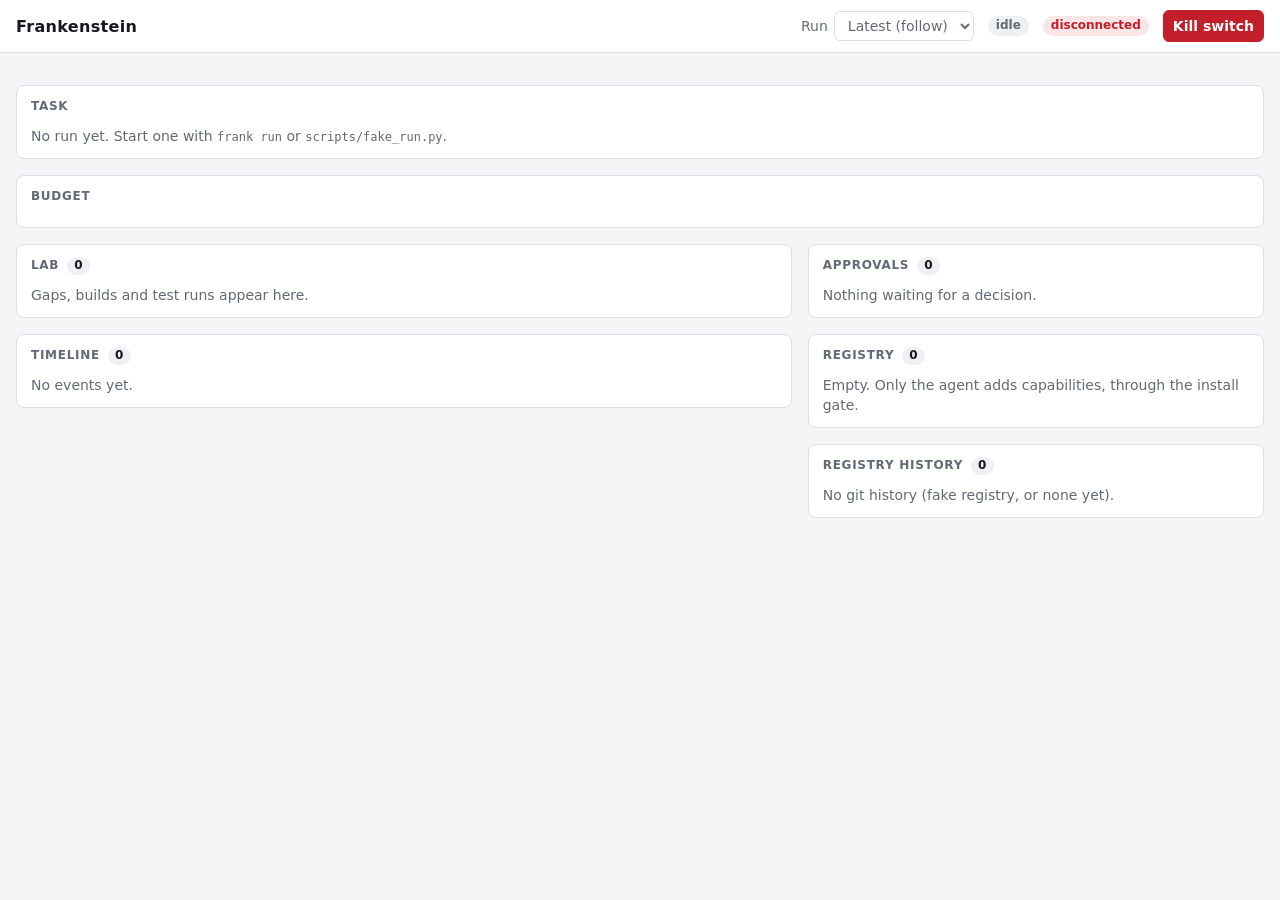
==== commit 3faefd43: "Add evidence report, submission packager and preflight check (stream C) - scripts/evidence.py: EVIDE" ====
--- a/ui/static/index.html
+++ b/ui/static/index.html
@@ -209,7 +209,7 @@
   if (d.fake) r.fake = true;
   S.dirty.add("header").add("lab");
   switch (e.type) {
-    case "run_started": r.task = d.task; r.started = e.ts; r.auth = d.auth; r.registryAtStart = d.registry; S.dirty.add("runs"); break;
+    case "run_started": r.task = d.task; r.started = e.ts; r.auth = d.auth; r.registryAtStart = d.registry; r.attached = d.attached || []; S.dirty.add("runs"); break;
     case "plan": r.plan = d.text; break;
     case "gap": r.lab.push({ kind: "gap", ts: e.ts, d }); break;
     case "study": r.lab.push({ kind: "study", ts: e.ts, d }); break;
@@ -297,7 +297,7 @@
       ${a.reused?.length ? `<div class="muted">Reused ${tags(a.reused)}</div>` : ""}${a.built?.length ? `<div class="muted">Built ${tags(a.built, "add")}</div>` : ""}</div>` : "";
     $("task").className = "";
     $("task").innerHTML = `<div class="task">${esc(r.task || "(no task: capability installed or called directly)")}</div>`
-      + `<div class="muted">Session ${esc(r.session)} · run ${esc(r.id)} · started ${clock(r.started)}</div>${started}`
+      + `<div class="muted">Session ${esc(r.session)} · run ${esc(r.id)} · started ${clock(r.started)}</div>${started}${r.attached?.length ? `<div class="muted">Attached: ${tags(r.attached)}</div>` : ""}`
       + (r.plan ? `<div style="margin-top:6px"><span class="muted">Plan:</span> ${esc(r.plan)}</div>` : "") + answer;
   }
 
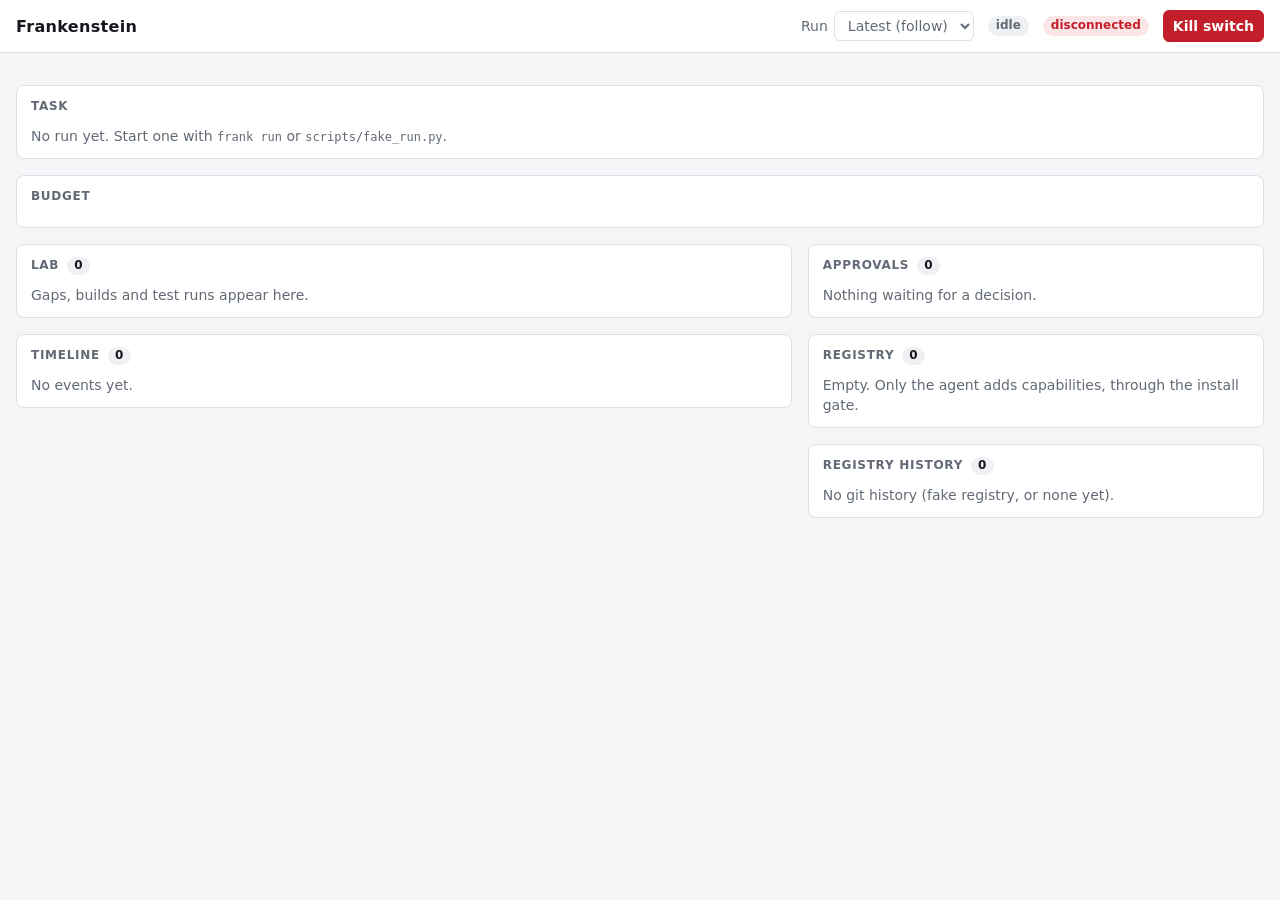
==== commit aabdcd80: "Surface which models a run used in the console and the evidence report #17 added FRANK_MODELS=cheap " ====
--- a/ui/static/index.html
+++ b/ui/static/index.html
@@ -52,8 +52,7 @@
 
   .task { font-size:15px; font-weight:600; margin-bottom:6px; }
   .answer { margin-top:10px; border-left:3px solid var(--ok); padding:2px 0 2px 10px; }
-  .meters { display:grid; grid-template-columns:repeat(4, minmax(0,1fr)); gap:12px; }
-  @media (max-width:700px) { .meters { grid-template-columns:repeat(2, minmax(0,1fr)); } }
+  .meters { display:grid; grid-template-columns:repeat(auto-fit, minmax(150px,1fr)); gap:12px; }
   .meter .label { display:flex; justify-content:space-between; font-size:12px; color:var(--muted); }
   .meter .value { font-size:18px; font-weight:650; font-variant-numeric:tabular-nums; }
   .meter .value small { font-size:12px; font-weight:400; color:var(--muted); }
@@ -209,7 +208,7 @@
   if (d.fake) r.fake = true;
   S.dirty.add("header").add("lab");
   switch (e.type) {
-    case "run_started": r.task = d.task; r.started = e.ts; r.auth = d.auth; r.registryAtStart = d.registry; r.attached = d.attached || []; S.dirty.add("runs"); break;
+    case "run_started": r.task = d.task; r.started = e.ts; r.auth = d.auth; r.models = d.models; r.registryAtStart = d.registry; r.attached = d.attached || []; S.dirty.add("runs"); break;
     case "plan": r.plan = d.text; break;
     case "gap": r.lab.push({ kind: "gap", ts: e.ts, d }); break;
     case "study": r.lab.push({ kind: "study", ts: e.ts, d }); break;
@@ -276,7 +275,8 @@
   const r = current();
   const c = S.config;
   $("mode").innerHTML = !c ? "" : (c.mode === "demo" ? chip("demo mode", "ok") : chip("dev mode"))
-    + (c.fakes.length ? " " + chip("fake " + c.fakes.join(" + "), "warn") : "") + " " + chip("auth: " + c.auth);
+    + (c.fakes.length ? " " + chip("fake " + c.fakes.join(" + "), "warn") : "") + " " + chip("auth: " + c.auth)
+    + (c.models === "cheap" ? " " + chip("models: cheap", "warn") : "");
   $("status").className = "chip " + (r ? STATUS[r.status] || "" : "");
   $("status").textContent = r ? r.status : "idle";
 
@@ -298,12 +298,13 @@
     $("task").className = "";
     $("task").innerHTML = `<div class="task">${esc(r.task || "(no task: capability installed or called directly)")}</div>`
       + `<div class="muted">Session ${esc(r.session)} · run ${esc(r.id)} · started ${clock(r.started)}</div>${started}${r.attached?.length ? `<div class="muted">Attached: ${tags(r.attached)}</div>` : ""}`
+      + (r.models ? `<div class="muted">Models: ${ioTable(r.models)}</div>` : "")
       + (r.plan ? `<div style="margin-top:6px"><span class="muted">Plan:</span> ${esc(r.plan)}</div>` : "") + answer;
   }
 
   const lim = r?.budget?.limits || c?.limits;
   if (!lim) return;
-  const b = r?.budget || { usd: 0, turns: 0, gaps: 0, minutes: 0 };
+  const b = r?.budget || { usd: 0, turns: 0, planner_turns: 0, gap_turns: 0, gaps: 0, minutes: 0 };
   const hit = new Set((r?.caps || []).map((h) => h.limit));
   const meter = (key, label, value, shown, unit) => {
     const pct = Math.min(100, (value / lim[key]) * 100);
@@ -311,8 +312,14 @@
     return `<div class="meter ${cls}"><div class="label"><span>${label}</span><span>${Math.round(pct)}%</span></div>
       <div class="value">${shown} <small>/ ${unit}</small></div><div class="bar"><i style="width:${pct}%"></i></div></div>`;
   };
+  // Enforced caps are planner_turns (the planner's own turns) and turns_per_gap (shared by one gap's
+  // builder/tester/repairs); the old single "turns" meter tracked a derived run total no cap_hit ever
+  // names, so it never lit up red and showed progress against a ceiling nothing actually enforces.
+  // A log recorded before that split has neither in `lim`: skip the meter instead of showing NaN%.
+  const have = (key) => lim[key] != null;
   $("meters").innerHTML = meter("usd", "Spend (API-equivalent)", b.usd, "$" + Number(b.usd).toFixed(2), "$" + lim.usd.toFixed(2))
-    + meter("turns", "Agent turns", b.turns, b.turns, lim.turns)
+    + (have("planner_turns") ? meter("planner_turns", "Planner turns", b.planner_turns ?? 0, b.planner_turns ?? 0, lim.planner_turns) : "")
+    + (have("turns_per_gap") ? meter("turns_per_gap", "Builder turns (this gap)", b.gap_turns ?? 0, b.gap_turns ?? 0, lim.turns_per_gap) : "")
     + meter("gaps", "Gaps this run", b.gaps, b.gaps, lim.gaps)
     + meter("minutes", "Run time", b.minutes, Number(b.minutes).toFixed(1), lim.minutes + " min");
   $("caps").innerHTML = `· also capped: ${lim.repairs_per_gap} repairs per gap${hit.has("repairs_per_gap") ? " " + chip("hit", "bad") : ""}, ${lim.sandbox_seconds} s per sandbox run`;
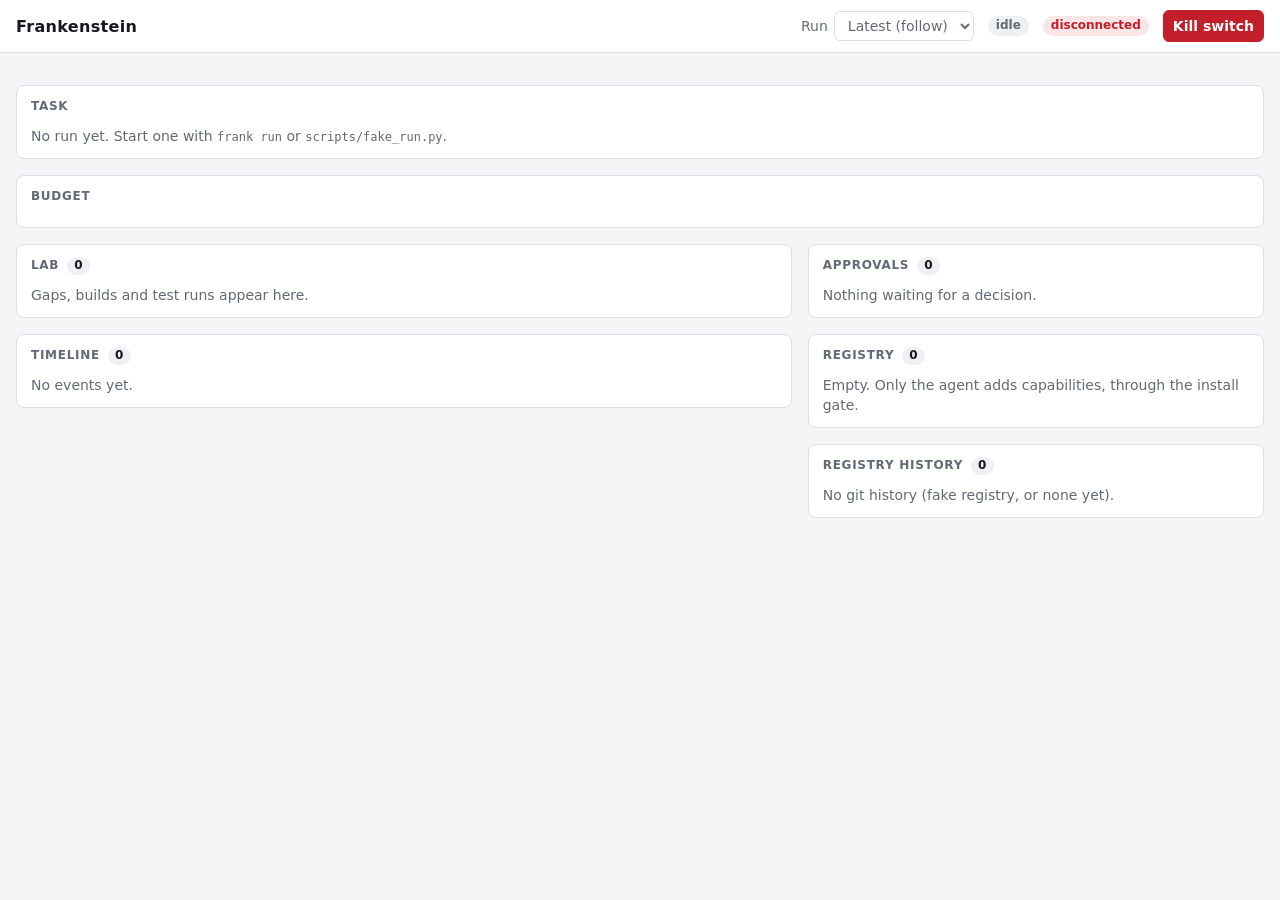
==== commit 5d095e9f: "Deduplicate budget turns from multi-block SDK responses - The SDK yields one message per content blo" ====
--- a/ui/static/index.html
+++ b/ui/static/index.html
@@ -483,7 +483,8 @@
 
 function renderTimeline() {
   const r = current();
-  const evs = (r ? r.events : []).concat(S.operator).sort((a, b) => b.id - a.id);
+  const all = (r ? r.events : []).concat(S.operator).sort((a, b) => b.id - a.id);
+  const evs = all.filter((e, i) => !(e.type === "budget" && all[i - 1]?.type === "budget"));  // a run of budget ticks shows its latest
   $("evcount").textContent = evs.length;
   $("timeline").innerHTML = evs.slice(0, 400).map((e) =>
     `<div class="ev"><span class="t">${clock(e.ts)}</span><span class="ty">${esc(e.type)}</span><span>${line(e)}</span></div>`).join("")
